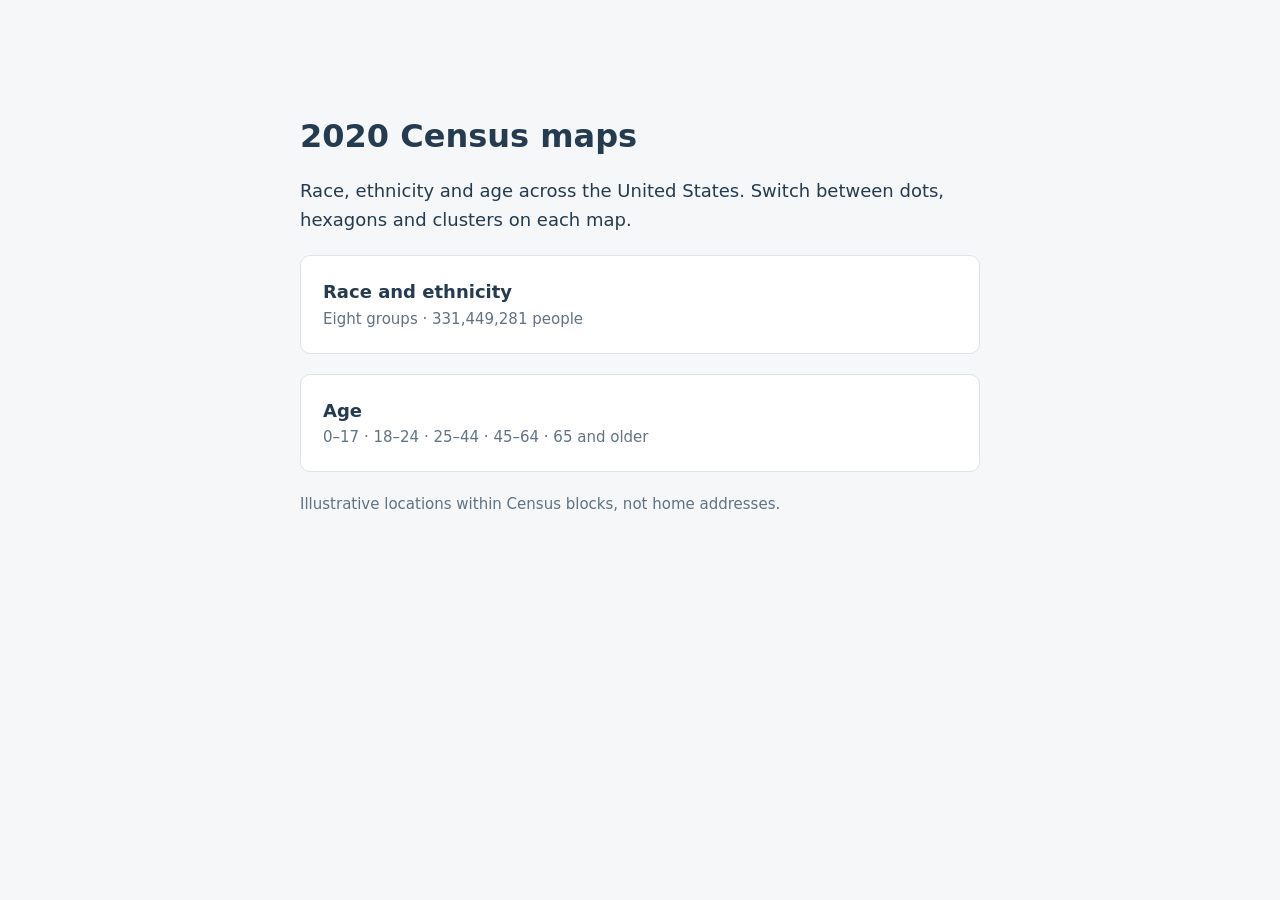
==== census-2020/index.html @ 51fcba97 "Publish 2020 Census race and age maps with dots, hexes and clusters" ====
<!doctype html><html lang="en"><meta charset="utf-8"><meta name="viewport" content="width=device-width,initial-scale=1"><title>2020 Census maps</title><style>body{margin:8vh auto;padding:24px;max-width:680px;font:18px/1.6 system-ui;color:#253b50;background:#f5f7f8}h1{font-size:32px;line-height:1.2}a{display:block;margin:20px 0;padding:22px;background:white;border:1px solid #dce3e9;border-radius:10px;text-decoration:none;color:inherit;font-weight:600}small{display:block;font-weight:400;color:#617383}</style><h1>2020 Census maps</h1><p>Race, ethnicity and age across the United States. Switch between dots, hexagons and clusters on each map.</p><a href="race.html">Race and ethnicity <small>Eight groups · 331,449,281 people</small></a><a href="age.html">Age <small>0–17 · 18–24 · 25–44 · 45–64 · 65 and older</small></a><p><small>Illustrative locations within Census blocks, not home addresses.</small></p></html>
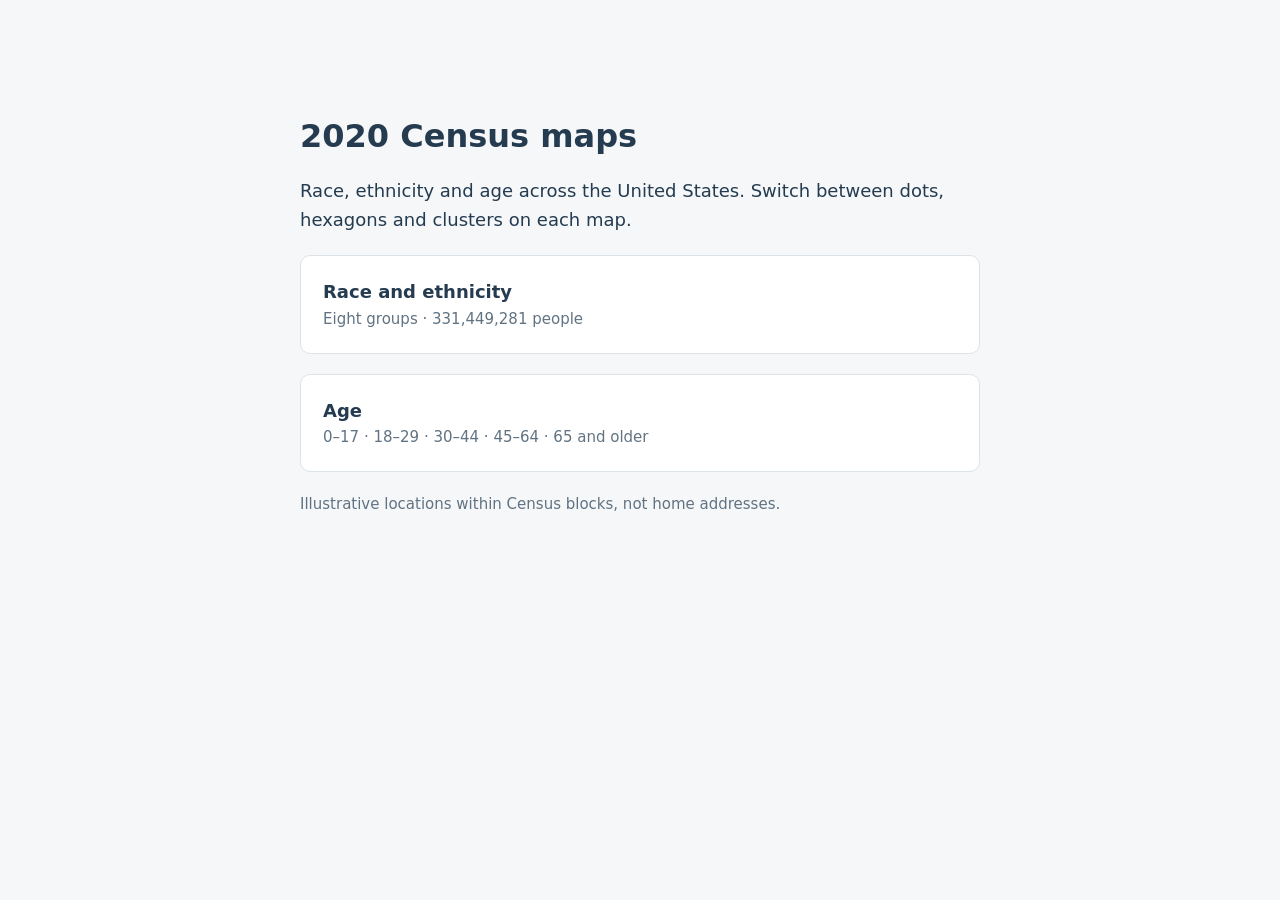
==== commit b034a5ad: "Regroup Census age maps into 18–29 and 30–44" ====
--- a/census-2020/index.html
+++ b/census-2020/index.html
@@ -1 +1,10 @@
-<!doctype html><html lang="en"><meta charset="utf-8"><meta name="viewport" content="width=device-width,initial-scale=1"><title>2020 Census maps</title><style>body{margin:8vh auto;padding:24px;max-width:680px;font:18px/1.6 system-ui;color:#253b50;background:#f5f7f8}h1{font-size:32px;line-height:1.2}a{display:block;margin:20px 0;padding:22px;background:white;border:1px solid #dce3e9;border-radius:10px;text-decoration:none;color:inherit;font-weight:600}small{display:block;font-weight:400;color:#617383}</style><h1>2020 Census maps</h1><p>Race, ethnicity and age across the United States. Switch between dots, hexagons and clusters on each map.</p><a href="race.html">Race and ethnicity <small>Eight groups · 331,449,281 people</small></a><a href="age.html">Age <small>0–17 · 18–24 · 25–44 · 45–64 · 65 and older</small></a><p><small>Illustrative locations within Census blocks, not home addresses.</small></p></html>
+<!doctype html><html lang="en"><head><meta charset="utf-8"><meta name="viewport" content="width=device-width,initial-scale=1"><meta name="description" content="Explore race, ethnicity and age across the United States through interactive 2020 Census maps by Kyle Walker."/>
+<meta property="og:type" content="website"/>
+<meta property="og:title" content="2020 Census maps"/>
+<meta property="og:description" content="Explore race, ethnicity and age across the United States through interactive 2020 Census maps by Kyle Walker."/>
+<meta property="og:url" content="https://walker-data.com/maps/census-2020/"/>
+<meta property="og:image" content="https://walker-data.com/maps/census-2020/race-preview.png"/>
+<meta property="og:image:width" content="1450"/>
+<meta property="og:image:height" content="950"/>
+<meta property="og:image:alt" content="Race and ethnicity dot map of the United States, 2020 Census"/>
+<meta name="twitter:card" content="summary_large_image"/><title>2020 Census maps</title><style>body{margin:8vh auto;padding:24px;max-width:680px;font:18px/1.6 system-ui;color:#253b50;background:#f5f7f8}h1{font-size:32px;line-height:1.2}a{display:block;margin:20px 0;padding:22px;background:white;border:1px solid #dce3e9;border-radius:10px;text-decoration:none;color:inherit;font-weight:600}small{display:block;font-weight:400;color:#617383}</style></head><body><h1>2020 Census maps</h1><p>Race, ethnicity and age across the United States. Switch between dots, hexagons and clusters on each map.</p><a href="race.html">Race and ethnicity <small>Eight groups · 331,449,281 people</small></a><a href="age.html">Age <small>0–17 · 18–29 · 30–44 · 45–64 · 65 and older</small></a><p><small>Illustrative locations within Census blocks, not home addresses.</small></p></body></html>
